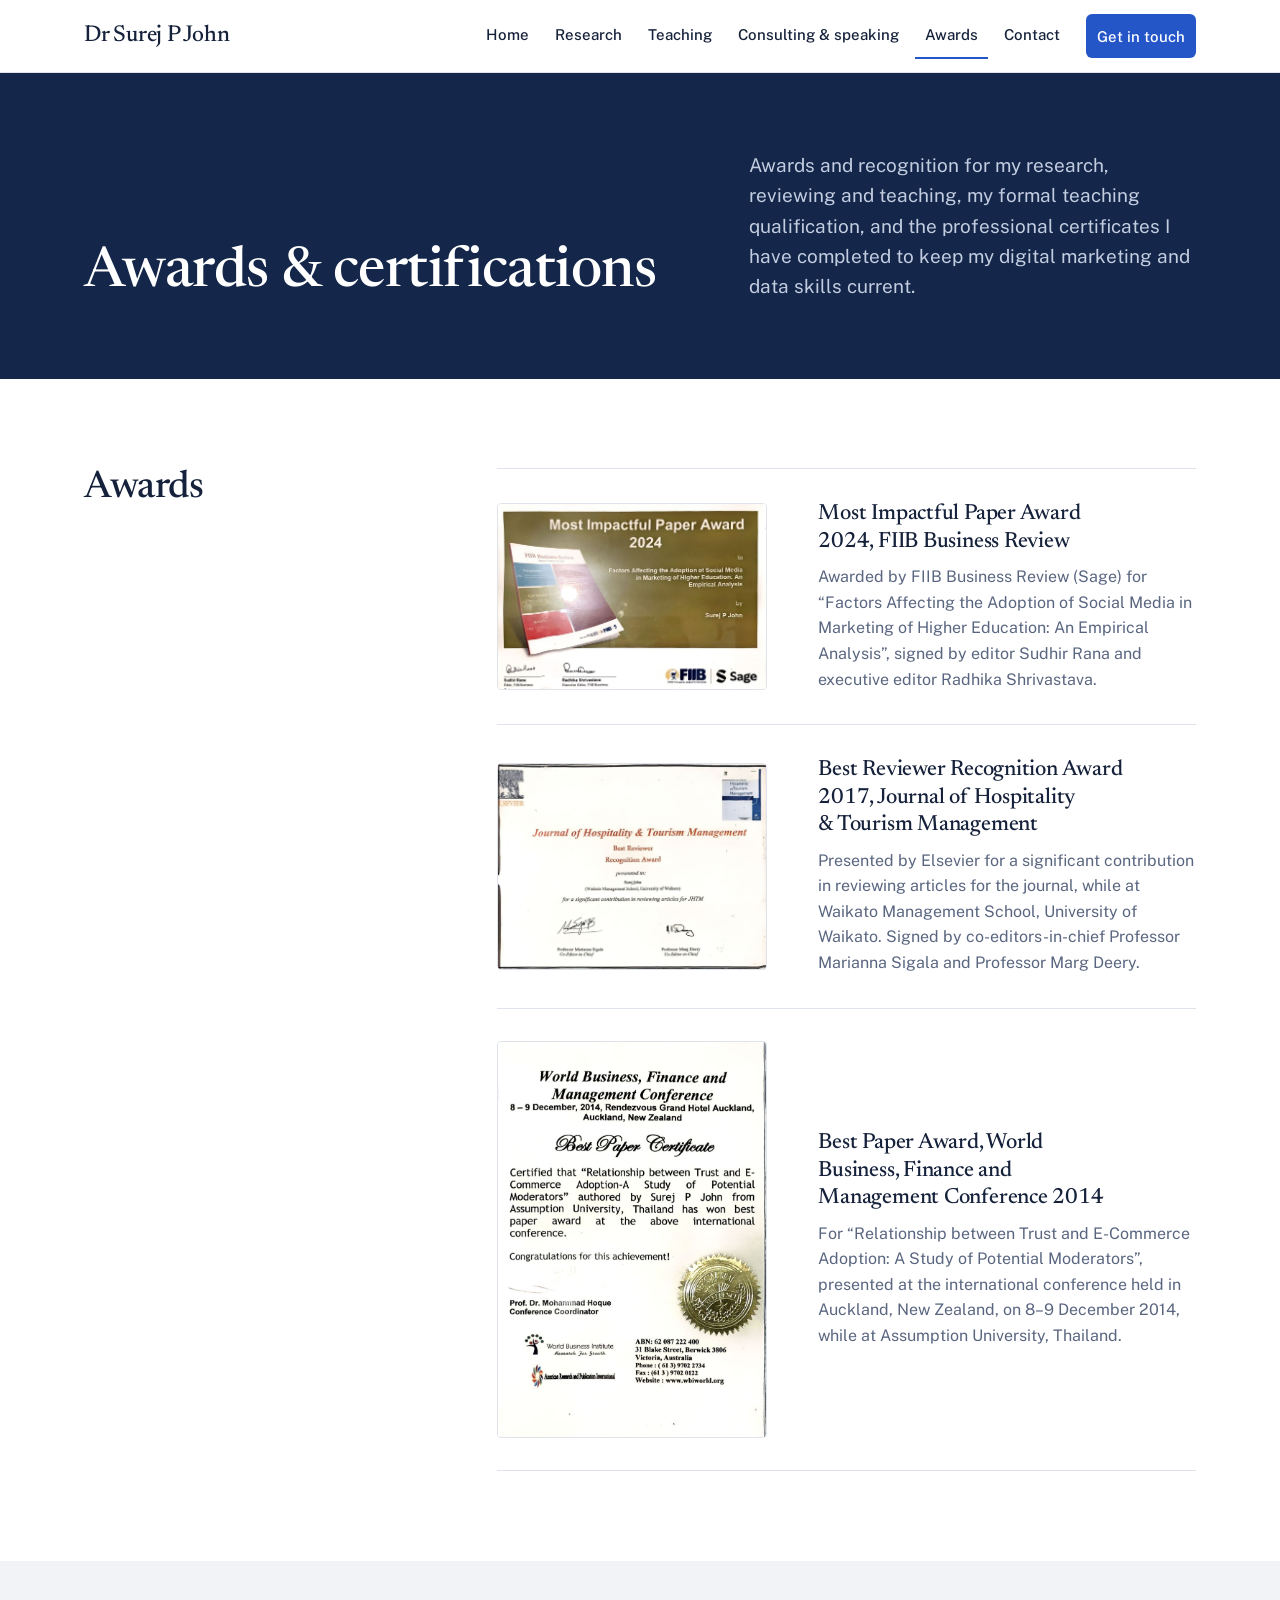
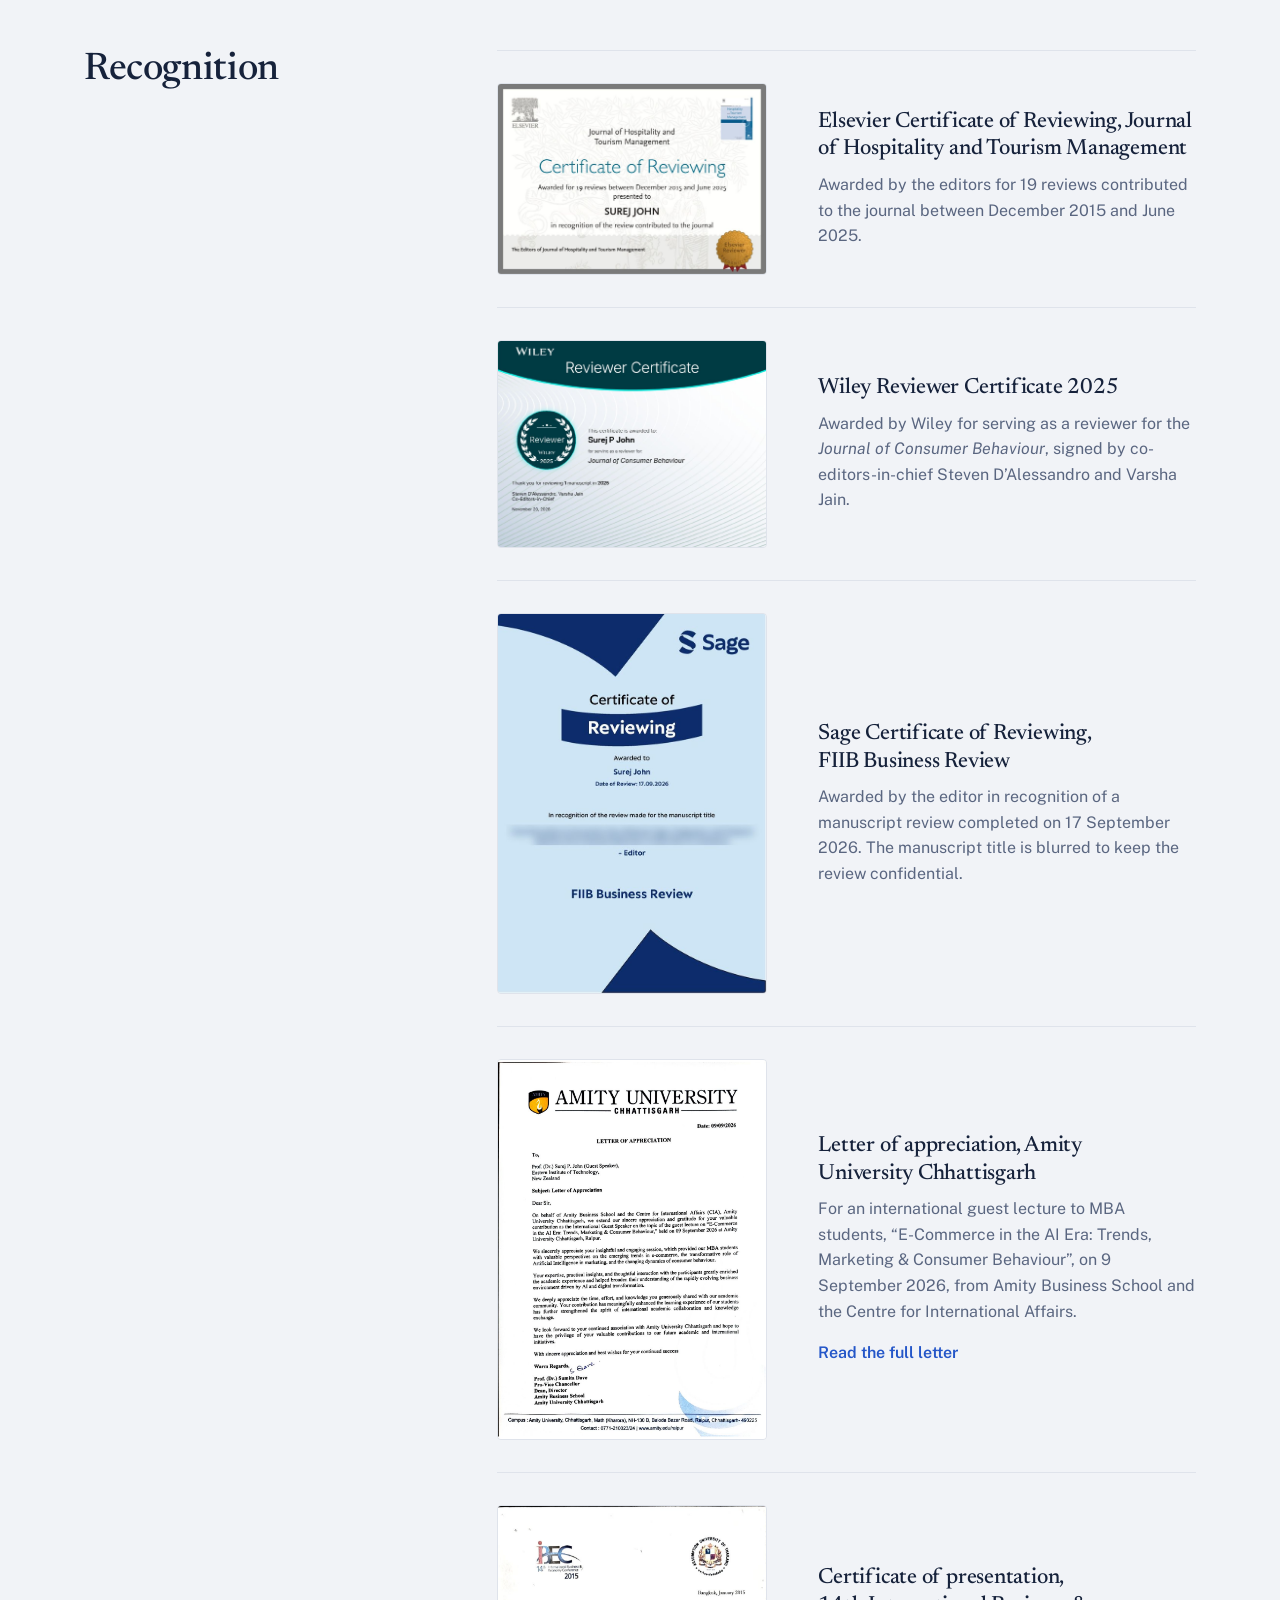
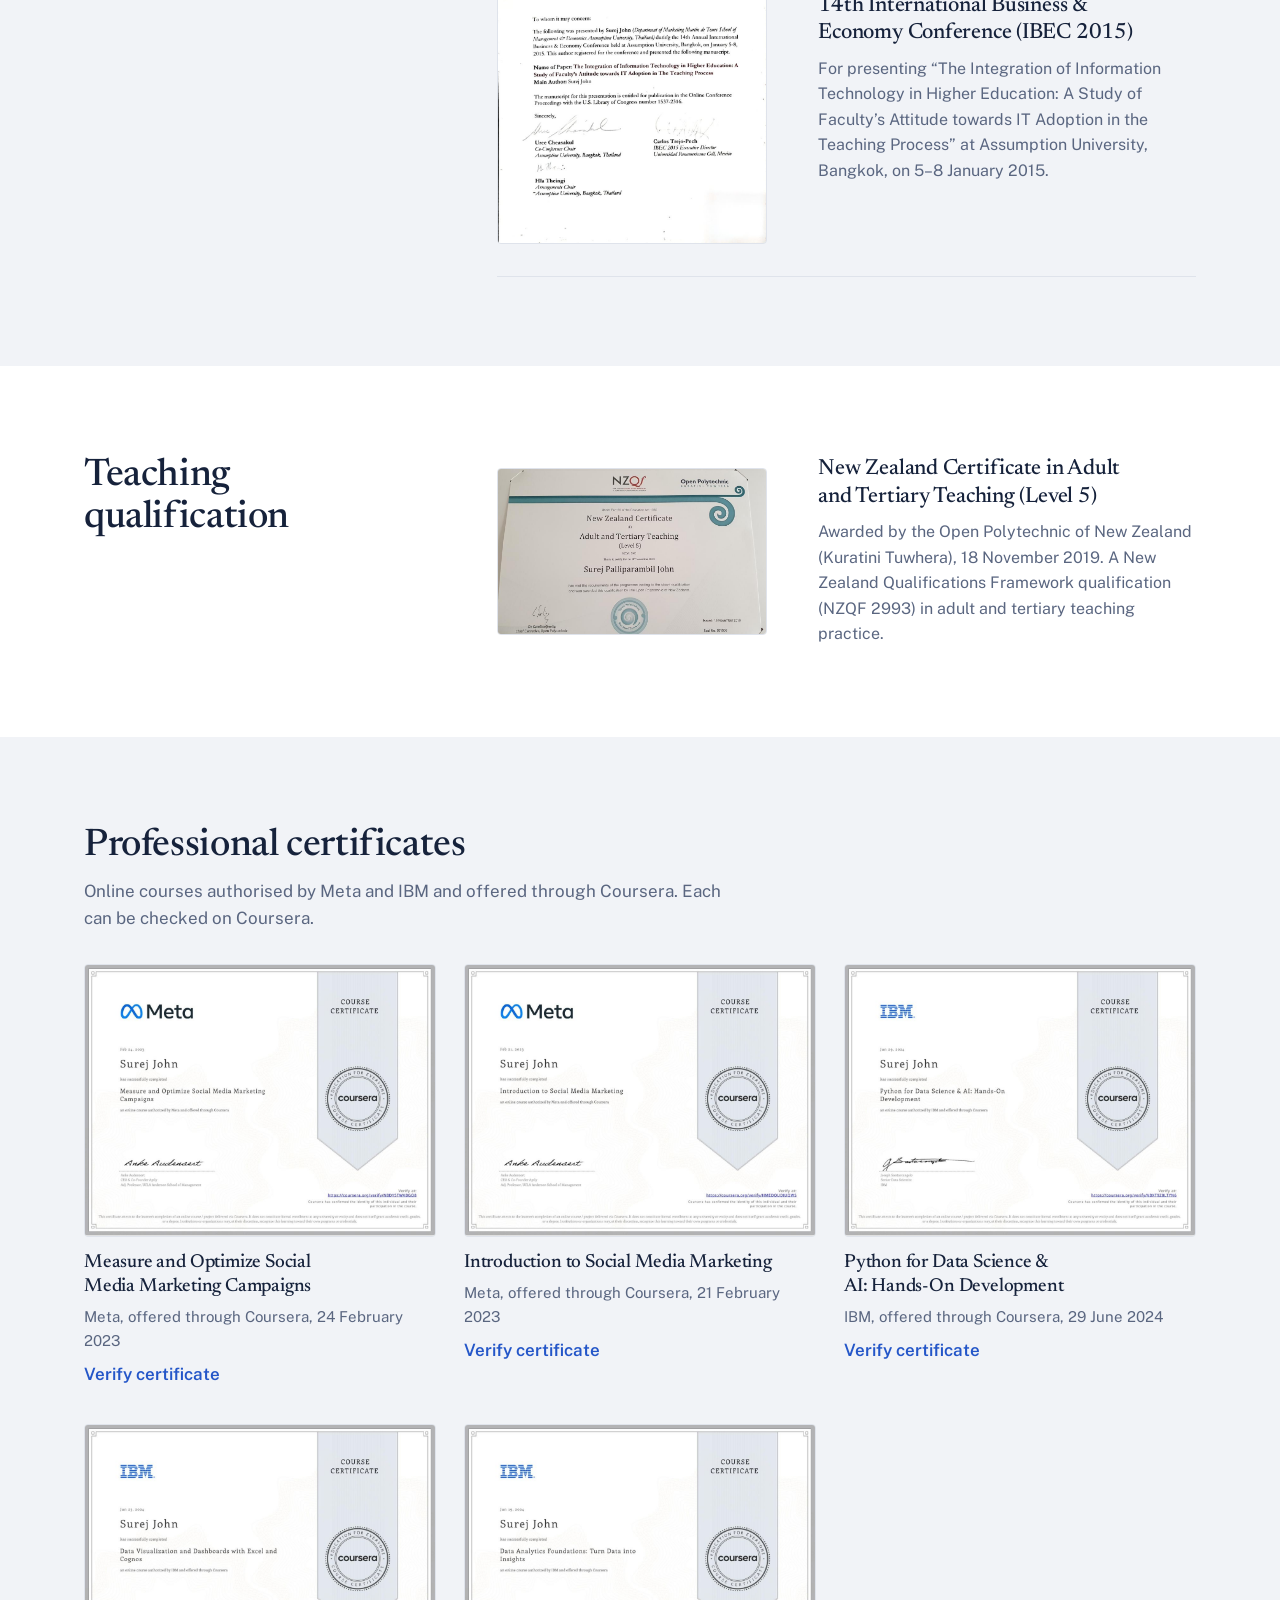
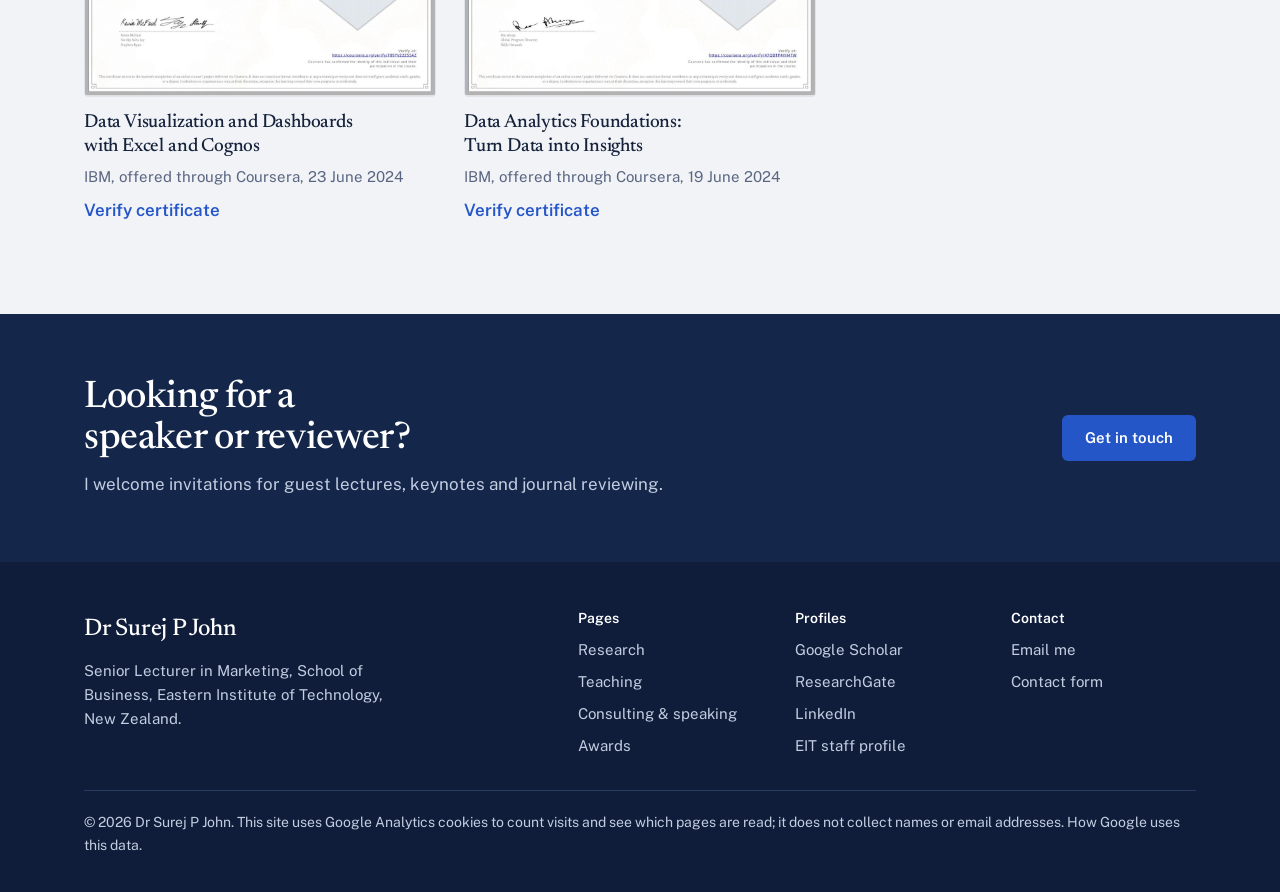
==== awards.html @ bc5ded19 "Add Google Analytics 4 (G-HY0EFH1K6Y) and privacy note Co-Authored-By: Claude Opus 5.5 <noreply@anth" ====
<!DOCTYPE html>
<html lang="en-NZ">
<head>
<meta charset="utf-8">
<meta name="viewport" content="width=device-width, initial-scale=1">
<title>Awards &amp; Certifications | Dr Surej P John</title>
<meta name="description" content="Awards, recognition and certifications of Dr Surej P John: Wiley reviewer recognition, international guest lecture appreciation, the New Zealand Certificate in Adult and Tertiary Teaching, and professional certificates from Meta and IBM.">
<meta property="og:title" content="Awards &amp; Certifications | Dr Surej P John">
<meta property="og:description" content="Awards, recognition and certifications of Dr Surej P John: Wiley reviewer recognition, international guest lecture appreciation, the New Zealand Certificate in Adult and Tertiary Teaching, and professional certificates from Meta and IBM.">
<meta property="og:image" content="img/portrait.jpg">
<link rel="stylesheet" href="css/site.css?v=202611241507">
<script async src="https://www.googletagmanager.com/gtag/js?id=G-HY0EFH1K6Y"></script>
<script>window.dataLayer=window.dataLayer||[];function gtag(){dataLayer.push(arguments);}gtag('js',new Date());gtag('config','G-HY0EFH1K6Y');</script>
</head>
<body>
<a class="skip" href="#main">Skip to content</a>
<header class="top"><div class="wrap">
<a class="name" href="index.html">Dr Surej P John</a>
<button class="mtoggle" type="button" aria-expanded="false" aria-controls="menu">Menu</button>
<nav class="menu" id="menu" aria-label="Main"><a href="index.html">Home</a><a href="research.html">Research</a><a href="teaching.html">Teaching</a><a href="consulting.html">Consulting &amp; speaking</a><a href="awards.html" aria-current="page">Awards</a><a href="contact.html">Contact</a><a class="btn btn-solid" href="contact.html">Get in touch</a></nav>
</div></header>
<main id="main">
<section class="phead"><div class="wrap"><h1>Awards &amp; certifications</h1><p>Awards and recognition for my research, reviewing and teaching, my formal teaching qualification, and the professional certificates I have completed to keep my digital marketing and data skills current.</p></div></section>
<section class="sec"><div class="wrap split">
<header><h2>Awards</h2></header>
<div>
<div class="award"><a class="doc" href="img/certs/fiib-most-impactful-paper-2024.jpg" target="_blank" rel="noopener"><img src="img/certs/fiib-most-impactful-paper-2024.jpg" width="1100" height="758" loading="lazy" decoding="async" alt="Most Impactful Paper Award 2024 certificate from FIIB Business Review and Sage"></a><div><h3>Most Impactful Paper Award 2024, FIIB Business Review</h3><p>Awarded by FIIB Business Review (Sage) for &ldquo;Factors Affecting the Adoption of Social Media in Marketing of Higher Education: An Empirical Analysis&rdquo;, signed by editor Sudhir Rana and executive editor Radhika Shrivastava.</p></div></div>
<div class="award"><a class="doc" href="img/certs/jhtm-best-reviewer-award.jpg" target="_blank" rel="noopener"><img src="img/certs/jhtm-best-reviewer-award.jpg" width="1100" height="843" loading="lazy" decoding="async" alt="Best Reviewer Recognition Award 2017 from the Journal of Hospitality and Tourism Management"></a><div><h3>Best Reviewer Recognition Award 2017, Journal of Hospitality &amp; Tourism Management</h3><p>Presented by Elsevier for a significant contribution in reviewing articles for the journal, while at Waikato Management School, University of Waikato. Signed by co-editors-in-chief Professor Marianna Sigala and Professor Marg Deery.</p></div></div>
<div class="award"><a class="doc" href="img/certs/best-paper-wbfmc-2014.jpg" target="_blank" rel="noopener"><img src="img/certs/best-paper-wbfmc-2014.jpg" width="745" height="1100" loading="lazy" decoding="async" alt="Best Paper Certificate from the World Business, Finance and Management Conference 2014"></a><div><h3>Best Paper Award, World Business, Finance and Management Conference 2014</h3><p>For &ldquo;Relationship between Trust and E-Commerce Adoption: A Study of Potential Moderators&rdquo;, presented at the international conference held in Auckland, New Zealand, on 8&ndash;9 December 2014, while at Assumption University, Thailand.</p></div></div>
</div>
</div></section>

<section class="sec mist"><div class="wrap split">
<header><h2>Recognition</h2></header>
<div>
<div class="award"><a class="doc" href="img/certs/elsevier-jhtm-reviewer.jpg" target="_blank" rel="noopener"><img src="img/certs/elsevier-jhtm-reviewer.jpg" width="1100" height="778" loading="lazy" decoding="async" alt="Elsevier Certificate of Reviewing from the Journal of Hospitality and Tourism Management"></a><div><h3>Elsevier Certificate of Reviewing, Journal of Hospitality and Tourism Management</h3><p>Awarded by the editors for 19 reviews contributed to the journal between December 2015 and June 2025.</p></div></div>
<div class="award"><a class="doc" href="img/certs/wiley-reviewer-2025.jpg" target="_blank" rel="noopener"><img src="img/certs/wiley-reviewer-2025.jpg" width="1100" height="850" loading="lazy" decoding="async" alt="Wiley Reviewer Certificate 2025 for the Journal of Consumer Behaviour"></a><div><h3>Wiley Reviewer Certificate 2025</h3><p>Awarded by Wiley for serving as a reviewer for the <i>Journal of Consumer Behaviour</i>, signed by co-editors-in-chief Steven D&rsquo;Alessandro and Varsha Jain.</p></div></div>
<div class="award"><a class="doc" href="img/certs/sage-fiib-reviewer-2026.jpg" target="_blank" rel="noopener"><img src="img/certs/sage-fiib-reviewer-2026.jpg" width="707" height="1000" loading="lazy" decoding="async" alt="Sage Certificate of Reviewing from FIIB Business Review"></a><div><h3>Sage Certificate of Reviewing, FIIB Business Review</h3><p>Awarded by the editor in recognition of a manuscript review completed on 17 September 2026. The manuscript title is blurred to keep the review confidential.</p></div></div>
<div class="award" id="amity-letter"><a class="doc" href="img/certs/amity-letter-of-appreciation.jpg" target="_blank" rel="noopener"><img src="img/certs/amity-letter-of-appreciation.jpg" width="1000" height="1414" loading="lazy" decoding="async" alt="Letter of appreciation from Amity University Chhattisgarh"></a><div><h3>Letter of appreciation, Amity University Chhattisgarh</h3><p>For an international guest lecture to MBA students, &ldquo;E-Commerce in the AI Era: Trends, Marketing &amp; Consumer Behaviour&rdquo;, on 9 September 2026, from Amity Business School and the Centre for International Affairs.</p><p style="margin-top:12px"><a class="tlink" href="img/certs/amity-letter-of-appreciation.jpg" target="_blank" rel="noopener">Read the full letter</a></p></div></div>
<div class="award"><a class="doc" href="img/certs/ibec-2015-presentation.jpg" target="_blank" rel="noopener"><img src="img/certs/ibec-2015-presentation.jpg" width="874" height="1100" loading="lazy" decoding="async" alt="Certificate of presentation from the 14th International Business and Economy Conference 2015"></a><div><h3>Certificate of presentation, 14th International Business &amp; Economy Conference (IBEC 2015)</h3><p>For presenting &ldquo;The Integration of Information Technology in Higher Education: A Study of Faculty&rsquo;s Attitude towards IT Adoption in the Teaching Process&rdquo; at Assumption University, Bangkok, on 5&ndash;8 January 2015.</p></div></div>
</div>
</div></section>

<section class="sec"><div class="wrap split">
<header><h2>Teaching qualification</h2></header>
<div class="award" style="border:0;padding:0"><a class="doc" href="img/certs/nz-certificate-adult-tertiary-teaching.jpg" target="_blank" rel="noopener"><img src="img/certs/nz-certificate-adult-tertiary-teaching.jpg" width="1024" height="634" loading="lazy" decoding="async" alt="New Zealand Certificate in Adult and Tertiary Teaching (Level 5) awarded by the Open Polytechnic of New Zealand"></a><div><h3>New Zealand Certificate in Adult and Tertiary Teaching (Level 5)</h3><p>Awarded by the Open Polytechnic of New Zealand (Kuratini Tuwhera), 18 November 2019. A New Zealand Qualifications Framework qualification (NZQF 2993) in adult and tertiary teaching practice.</p></div></div>
</div></section>

<section class="sec mist"><div class="wrap">
<h2 style="margin-bottom:10px">Professional certificates</h2>
<p class="muted" style="margin-bottom:32px">Online courses authorised by Meta and IBM and offered through Coursera. Each can be checked on Coursera.</p>
<div class="certs"><div><a class="doc" href="img/certs/meta-measure-optimize-social-media.jpg" target="_blank" rel="noopener"><img src="img/certs/meta-measure-optimize-social-media.jpg" width="1100" height="852" loading="lazy" decoding="async" alt="Course certificate: Measure and Optimize Social Media Marketing Campaigns"></a><h3>Measure and Optimize Social Media Marketing Campaigns</h3><p>Meta, offered through Coursera, 24 February 2023</p><a class="tlink" href="https://coursera.org/verify/N8DY5TWVBGQ8" target="_blank" rel="noopener">Verify certificate</a></div><div><a class="doc" href="img/certs/meta-intro-social-media-marketing.jpg" target="_blank" rel="noopener"><img src="img/certs/meta-intro-social-media-marketing.jpg" width="1100" height="852" loading="lazy" decoding="async" alt="Course certificate: Introduction to Social Media Marketing"></a><h3>Introduction to Social Media Marketing</h3><p>Meta, offered through Coursera, 21 February 2023</p><a class="tlink" href="https://coursera.org/verify/HMEDQUDJUQWS" target="_blank" rel="noopener">Verify certificate</a></div><div><a class="doc" href="img/certs/ibm-python-data-science-ai.jpg" target="_blank" rel="noopener"><img src="img/certs/ibm-python-data-science-ai.jpg" width="1100" height="852" loading="lazy" decoding="async" alt="Course certificate: Python for Data Science and AI: Hands-On Development"></a><h3>Python for Data Science &amp; AI: Hands-On Development</h3><p>IBM, offered through Coursera, 29 June 2024</p><a class="tlink" href="https://coursera.org/verify/VBXT9Z8LTYN6" target="_blank" rel="noopener">Verify certificate</a></div><div><a class="doc" href="img/certs/ibm-data-visualization-dashboards.jpg" target="_blank" rel="noopener"><img src="img/certs/ibm-data-visualization-dashboards.jpg" width="1100" height="852" loading="lazy" decoding="async" alt="Course certificate: Data Visualization and Dashboards with Excel and Cognos"></a><h3>Data Visualization and Dashboards with Excel and Cognos</h3><p>IBM, offered through Coursera, 23 June 2024</p><a class="tlink" href="https://coursera.org/verify/F89YVZ2ZS5AZ" target="_blank" rel="noopener">Verify certificate</a></div><div><a class="doc" href="img/certs/ibm-data-analytics-foundations.jpg" target="_blank" rel="noopener"><img src="img/certs/ibm-data-analytics-foundations.jpg" width="1100" height="852" loading="lazy" decoding="async" alt="Course certificate: Data Analytics Foundations: Turn Data into Insights"></a><h3>Data Analytics Foundations: Turn Data into Insights</h3><p>IBM, offered through Coursera, 19 June 2024</p><a class="tlink" href="https://coursera.org/verify/47QDTP4YH4TW" target="_blank" rel="noopener">Verify certificate</a></div></div>
</div></section>
<section class="sec navy tight"><div class="wrap close"><div><h2>Looking for a speaker or reviewer?</h2><p style="margin-top:10px">I welcome invitations for guest lectures, keynotes and journal reviewing.</p></div><a class="btn btn-solid" href="contact.html#industry">Get in touch</a></div></section>
</main>
<footer class="foot"><div class="wrap">
<div class="brand"><a class="name" href="index.html">Dr Surej P John</a><p style="margin-top:10px;max-width:34ch">Senior Lecturer in Marketing, School of Business, Eastern Institute of Technology, New Zealand.</p></div>
<div><h4>Pages</h4><ul><li><a href="research.html">Research</a></li><li><a href="teaching.html">Teaching</a></li><li><a href="consulting.html">Consulting &amp; speaking</a></li><li><a href="awards.html">Awards</a></li></ul></div>
<div><h4>Profiles</h4><ul><li><a href="https://scholar.google.com/citations?user=oiIQG0sAAAAJ&amp;hl=en" target="_blank" rel="me noopener">Google Scholar</a></li><li><a href="https://www.researchgate.net/profile/Surej-John" target="_blank" rel="me noopener">ResearchGate</a></li><li><a href="https://www.linkedin.com/in/surej-p-john-48a13570/" target="_blank" rel="me noopener">LinkedIn</a></li><li><a href="https://www.eit.ac.nz/staff/dr-surej-p-john/" target="_blank" rel="noopener">EIT staff profile</a></li></ul></div>
<div><h4>Contact</h4><ul><li><a href="mailto:spjohn@eit.ac.nz">Email me</a></li><li><a href="contact.html">Contact form</a></li></ul></div>
<p class="base">&copy; 2026 Dr Surej P John. This site uses Google Analytics cookies to count visits and see which pages are read; it does not collect names or email addresses. <a href="https://policies.google.com/technologies/partner-sites" target="_blank" rel="noopener">How Google uses this data</a>.</p>
</div></footer>
<script src="js/site.js?v=202611241507"></script>
</body>
</html>
---- css/site.css ----
/* VOICE   formal and warm: a scholar who teaches. Photography of real classes carries the warmth; type carries the authority
   IDEA    a faculty profile page from a good university press: big photography, a serif name, CV-style sections
   PICTURE edge-to-edge split hero with a real classroom photo; publication timeline as the one data graphic
   COLOUR  white paper, deep ink navy fields, mist bands, one clear blue for links and actions
   TYPE    Newsreader (display serif) + Public Sans (text and interface)
   LAYOUT  sections use a left title column and right content column; phones stack title, picture, content */
@import url('https://fonts.googleapis.com/css2?family=Newsreader:opsz,wght@6..72,400;6..72,500;6..72,600&family=Public+Sans:wght@400;500;600&display=swap');

:root{color-scheme:light dark;
--paper:light-dark(#ffffff,#0d1525);
--ink:light-dark(#16223b,#e6ebf3);
--muted:light-dark(#5a6680,#a6b1c6);
--mist:light-dark(#f1f3f7,#131d31);
--line:light-dark(#dfe3eb,#26324a);
--navy:#14264a;
--navy-2:#1d3561;
--on-navy:#ffffff;
--on-navy-muted:#c3cde0;
--blue:light-dark(#2456c8,#7ea3f2);
--blue-solid:#2456c8;
--th-social:#2f62d6;--th-cx:#0f8076;--th-ai:#7a52c4;--th-cb:#c07a12;
--serif:"Newsreader",Georgia,"Times New Roman",serif;
--sans:"Public Sans",system-ui,-apple-system,"Segoe UI",sans-serif;
--gut:max(5vw,20px)}
:root[data-theme=light]{color-scheme:light}
:root[data-theme=dark]{color-scheme:dark}
*{box-sizing:border-box;min-width:0}
html{scroll-padding-top:88px;-webkit-text-size-adjust:100%}
body{margin:0;background:var(--paper);color:var(--ink);font:17px/1.6 var(--sans);overflow-x:clip}
img{max-width:100%;height:auto;display:block}
a{color:var(--blue);text-underline-offset:3px;text-decoration-thickness:1px}
a:hover{text-decoration-thickness:2px}
h1,h2,h3{font-family:var(--serif);font-weight:500;color:inherit;margin:0;text-wrap:balance;letter-spacing:-.01em}
h1{font-size:clamp(40px,5.6vw,64px);line-height:1.02}
h2{font-size:clamp(28px,3.2vw,38px);line-height:1.1}
h3{font-size:22px;line-height:1.25}
p{margin:0 0 1em;max-width:66ch}
p:last-child{margin-bottom:0}
.wrap{max-width:1240px;margin:0 auto;padding-inline:var(--gut)}
.sec{padding-block:clamp(56px,7vw,104px)}
.sec.mist{background:var(--mist)}
.sec.navy{background:var(--navy);color:var(--on-navy)}
.sec.navy p{color:var(--on-navy-muted)}
.sec.tight{padding-block:clamp(40px,5vw,64px)}
.lead{font-size:20px;line-height:1.55;color:var(--muted)}
.muted{color:var(--muted)}
.small{font-size:15px;color:var(--muted)}
.skip{position:absolute;left:-999px;top:8px;background:var(--blue-solid);color:#fff;padding:10px 14px;border-radius:6px;z-index:50}
.skip:focus{left:12px}
:focus-visible{outline:3px solid var(--blue);outline-offset:3px}

/* header */
.top{position:sticky;top:0;z-index:30;background:var(--paper);border-bottom:1px solid var(--line)}
.top .wrap{display:flex;align-items:center;gap:24px;min-height:72px}
.name{font-family:var(--serif);font-size:23px;font-weight:500;color:var(--ink);text-decoration:none;white-space:nowrap;letter-spacing:-.01em}
.name:hover{color:var(--blue)}
.menu{margin-left:auto;display:flex;align-items:center;gap:6px}
.menu a{color:var(--ink);text-decoration:none;font-size:15px;font-weight:500;padding:10px 10px;min-height:44px;display:inline-flex;align-items:center;border-bottom:2px solid transparent}
.menu a:hover{color:var(--blue)}
.menu a[aria-current=page]{border-bottom-color:var(--blue)}
.menu .btn{margin-left:10px;border-bottom:0}
.mtoggle{display:none}
.btn{display:inline-flex;align-items:center;justify-content:center;min-height:46px;padding:11px 22px;border-radius:6px;font:600 15px var(--sans);text-decoration:none;border:1.5px solid transparent;cursor:pointer;white-space:nowrap}
.btn-solid{background:var(--blue-solid);color:#fff}
.btn-solid:hover{background:#1b46a8;color:#fff}
.menu .btn-solid,.menu .btn-solid:hover{color:#fff}
.btn-ghost{border-color:currentColor;color:var(--ink);background:transparent}
.btn-ghost:hover{color:var(--blue)}
.navy .btn-ghost,.hero .btn-ghost{color:#fff;border-color:#5b6f98}
.navy .btn-ghost:hover,.hero .btn-ghost:hover{border-color:#fff;color:#fff}
.hero .tlink{color:#fff;padding:12px 6px}
.actions{display:flex;flex-wrap:wrap;gap:12px;align-items:center}
.tlink{font-weight:600;text-decoration:none;color:var(--blue)}
.tlink:hover{text-decoration:underline}

/* home hero: navy text panel + photo to the edge */
.hero{display:grid;grid-template-columns:minmax(0,5fr) minmax(0,6fr);background:var(--navy);color:#fff;min-height:min(640px,80svh)}
.hero-text{padding:clamp(48px,6vw,96px) clamp(28px,4vw,64px) clamp(48px,6vw,88px) max(var(--gut),calc((100vw - 1240px)/2 + var(--gut)));display:flex;flex-direction:column;justify-content:center}
.hero h1{color:#fff;margin-bottom:18px;white-space:nowrap;font-size:clamp(32px,4.4vw,56px)}
.hero .role{font-size:18px;color:#dbe3f2;margin-bottom:22px;max-width:34ch}
.hero .intro{color:var(--on-navy-muted);font-size:18px;margin-bottom:30px;max-width:44ch}
.hero-photo{position:relative;min-height:320px}
.hero-photo img{position:absolute;inset:0;width:100%;height:100%;object-fit:cover;object-position:50% 40%}
.hero-photo figcaption{position:absolute;left:16px;bottom:14px;font-size:13px;color:#fff;background:rgba(10,20,40,.62);padding:5px 10px;border-radius:4px}

/* page headers */
.phead{background:var(--navy);color:#fff}
.phead .wrap{padding-block:clamp(48px,6vw,84px);display:grid;grid-template-columns:minmax(0,7fr) minmax(0,5fr);gap:40px;align-items:end}
.phead h1{font-size:clamp(38px,5vw,56px)}
.phead p{color:var(--on-navy-muted);font-size:19px;margin:0}
.phead.photo{position:relative;overflow:hidden}
.phead.photo>img{position:absolute;inset:0;width:100%;height:100%;object-fit:cover;object-position:50% 35%;opacity:.28}
.phead.photo .wrap{position:relative}

/* split section: title column + content column */
.split{display:grid;grid-template-columns:minmax(0,4fr) minmax(0,8fr);gap:clamp(28px,5vw,80px)}
.split>header h2{margin-bottom:14px}
.split>header p{color:var(--muted);font-size:16px}
.navy .split>header p{color:var(--on-navy-muted)}
@media(min-width:901px){.split>header{position:sticky;top:104px;align-self:start}}

/* about on home */
.about{display:grid;grid-template-columns:minmax(0,4fr) minmax(0,7fr);gap:clamp(32px,5vw,80px);align-items:center}
.about img{width:100%;aspect-ratio:4/5;object-fit:cover;border-radius:4px}
.about h2{margin-bottom:18px}
.creds{display:grid;grid-template-columns:repeat(2,minmax(0,1fr));gap:24px 40px;margin-top:28px}
.cr{border-top:2px solid var(--ink);padding-top:10px}
.cr+.cr{margin-top:24px}
.cr b{display:block;font-family:var(--serif);font-weight:500;font-size:21px;color:var(--ink);line-height:1.2;margin-bottom:6px}
.jlist{list-style:none;padding:0;margin:0}
.jlist li{font-size:15px;color:var(--muted);padding:5px 0;border-top:1px solid var(--line)}
.jlist li:first-child{border-top:0}
.rows .jlist{grid-column:auto}

/* now list */
.now{list-style:none;padding:0;margin:0}
.now li{display:grid;grid-template-columns:120px minmax(0,1fr);gap:20px;padding:18px 0;border-top:1px solid var(--line)}
.now li:last-child{border-bottom:1px solid var(--line)}
.now .when{font-weight:600;font-size:15px;color:var(--muted);white-space:nowrap}
.now b{font-weight:600}

/* publication timeline */
.tline{margin-top:8px}
.tl-cols{display:grid;grid-auto-flow:column;grid-auto-columns:minmax(0,1fr);gap:6px;align-items:end;height:190px;border-bottom:1px solid var(--ink)}
.tl-col{display:flex;flex-direction:column-reverse;align-items:center;gap:4px;padding-bottom:4px}
.tl-col button{all:unset;display:block;width:min(100%,22px);aspect-ratio:1;border-radius:3px;cursor:pointer;background:var(--c)}
.tl-col button:hover,.tl-col button:focus-visible,.tl-col button.on{outline:2px solid var(--ink);outline-offset:1px}
.tl-years{display:grid;grid-auto-flow:column;grid-auto-columns:minmax(0,1fr);gap:6px;margin-top:8px;font-size:13px;color:var(--muted);text-align:center;font-variant-numeric:tabular-nums}
.tl-cap{min-height:3.2em;margin-top:16px;font-size:16px;color:var(--muted)}
.tl-cap b{color:var(--ink);font-weight:600}
.legend{display:flex;flex-wrap:wrap;gap:10px 22px;margin-top:18px;font-size:15px}
.legend span{display:inline-flex;align-items:center;gap:8px}
.sq{display:inline-block;width:12px;height:12px;border-radius:2px;background:var(--c);flex:none}
@media (prefers-reduced-motion:no-preference){.tline.play .tl-col button{animation:rise .5s cubic-bezier(.2,.8,.2,1) backwards}}
@keyframes rise{from{opacity:0;transform:translateY(16px)}}

/* themes list */
.themes{list-style:none;padding:0;margin:0;display:grid;grid-template-columns:repeat(2,minmax(0,1fr));gap:0 48px}
.themes li{padding:22px 0;border-top:1px solid var(--line)}
.themes h3{display:flex;align-items:baseline;gap:10px;font-size:21px;margin-bottom:6px}
.themes h3 .sq{transform:translateY(-2px)}
.themes .n{display:block;margin-top:8px;font-size:14px;font-weight:600;color:var(--ink)}
.themes p{font-size:16px;color:var(--muted)}

/* bibliography */
.bib{list-style:none;padding:0;margin:0}
.bib li{padding:20px 0;border-top:1px solid var(--line)}
.bib .t{font-family:var(--serif);font-size:20px;line-height:1.3;display:block;color:var(--ink)}
.bib .m{display:block;font-size:15px;color:var(--muted);margin-top:6px}
.bib .tag{display:inline-flex;align-items:center;gap:7px;font-size:14px;color:var(--muted);margin-top:8px}
.bib a{overflow-wrap:anywhere}
.yr{display:grid;grid-template-columns:96px minmax(0,1fr);gap:24px;border-top:2px solid var(--ink);padding-top:14px;margin-top:28px}
.yr>h3{font-family:var(--sans);font-weight:600;font-size:18px;font-variant-numeric:tabular-nums}
.yr .bib li:first-child{border-top:0;padding-top:0}
.tools{display:flex;flex-wrap:wrap;gap:12px 20px;align-items:end;margin-bottom:8px}
.search{width:min(100%,340px);min-height:46px;padding:10px 14px;font:16px var(--sans);border:1.5px solid var(--line);border-radius:6px;background:var(--paper);color:var(--ink)}
.chips{display:flex;flex-wrap:wrap;gap:8px}
.chip{min-height:44px;padding:8px 14px;border-radius:6px;border:1.5px solid var(--line);background:var(--paper);color:var(--ink);font:500 15px var(--sans);cursor:pointer;display:inline-flex;align-items:center;gap:8px}
.chip[aria-pressed=true]{border-color:var(--ink);background:var(--ink);color:var(--paper)}
.empty{padding:28px 0;color:var(--muted)}

/* columns of text separated by rules */
.cols{display:grid;grid-template-columns:repeat(3,minmax(0,1fr));gap:40px}
.cols>div{border-top:2px solid currentColor;padding-top:16px;display:flex;flex-direction:column}
.cols h3{margin-bottom:10px}
.cols p{font-size:16px;color:var(--muted)}
.navy .cols p{color:var(--on-navy-muted)}
.cols .tlink{display:inline-block;margin-top:auto;padding-top:14px}
.navy .tlink{color:#fff}
.rows{list-style:none;padding:0;margin:0}
.rows>li{display:grid;grid-template-columns:minmax(0,5fr) minmax(0,7fr);gap:24px;padding:18px 0;border-top:1px solid var(--line)}
.rows>li:last-child{border-bottom:1px solid var(--line)}
.rows h3{font-size:20px}
.rows p{font-size:16px;color:var(--muted)}
.rows.one>li{grid-template-columns:minmax(0,1fr);gap:4px}
.when-list>li{grid-template-columns:130px minmax(0,1fr)}
.when-list .when{font-weight:600;color:var(--muted);font-size:15px;white-space:nowrap}

.talkimg{display:block;max-width:520px;margin-top:16px;border:1px solid var(--line);border-radius:4px;overflow:hidden}

/* statement */
.statement{font-family:var(--serif);font-size:clamp(26px,3vw,36px);line-height:1.25;max-width:26ch;margin:0 0 28px;color:var(--ink)}
.navy .statement{color:#fff}

/* grant */
.grant{display:grid;grid-template-columns:auto minmax(0,1fr);gap:28px;align-items:start;padding:24px 0;border-top:2px solid var(--ink);border-bottom:1px solid var(--line)}
.grant .amt{font-family:var(--serif);font-size:34px;line-height:1;white-space:nowrap}

/* evaluations */
.evals{display:grid;grid-template-columns:repeat(2,minmax(0,1fr));gap:48px}
.evals h3{margin-bottom:4px}
.evl{list-style:none;padding:0;margin:18px 0}
.evl li{display:grid;grid-template-columns:minmax(0,1.25fr) minmax(0,1fr) auto;gap:12px;align-items:center;padding:7px 0;font-size:15px}
.eb{display:flex;height:12px;border-radius:2px;overflow:hidden;background:var(--line)}
.eb i{display:block;height:100%;background:var(--navy)}
.eb i.a{background:#8ea7d9}
:root[data-theme=dark] .eb i:not(.a){background:#6f93e0}
@media(prefers-color-scheme:dark){:root:not([data-theme=light]) .eb i:not(.a){background:#6f93e0}}
.ev-n{font-weight:600;font-variant-numeric:tabular-nums}
.key{display:flex;flex-wrap:wrap;gap:8px 20px;font-size:14px;color:var(--muted);margin-top:4px}
.key span{display:inline-flex;align-items:center;gap:7px}
blockquote{margin:18px 0 0;font-family:var(--serif);font-size:19px;line-height:1.45;color:var(--ink);padding-left:18px;border-left:2px solid var(--blue)}

/* gallery: one wide photo, then pairs */
.gal{display:grid;grid-template-columns:repeat(2,minmax(0,1fr));gap:24px 16px}
.gal figure{margin:0}
.gal figure:first-child{grid-column:1/-1}
.gal a{display:block;overflow:hidden;border-radius:4px;background:var(--line)}
.gal img{width:100%;aspect-ratio:3/2;object-fit:cover;object-position:50% 45%}
.gal figure:first-child img{aspect-ratio:16/7}
.gal.three{grid-template-columns:repeat(3,minmax(0,1fr))}
.gal figcaption{font-size:14px;color:var(--muted);margin-top:8px;line-height:1.4}
.sketch{width:132px;aspect-ratio:4/5;object-fit:cover;border-radius:4px;margin-bottom:20px;background:#fff}

/* awards */
.award .doc img{max-height:420px;width:auto;max-width:100%;margin-inline:auto}
.award{display:grid;grid-template-columns:minmax(0,5fr) minmax(0,7fr);gap:clamp(24px,4vw,56px);align-items:center;padding:32px 0;border-top:1px solid var(--line)}
.award:last-child{border-bottom:1px solid var(--line)}
.award h3{margin-bottom:8px}
.award p{color:var(--muted);font-size:16px}
.doc{display:block;border:1px solid var(--line);border-radius:4px;overflow:hidden;background:#fff}
.doc img{width:100%}
.doc.crop img{aspect-ratio:4/3;object-fit:cover;object-position:top}
.certs{display:grid;grid-template-columns:repeat(3,minmax(0,1fr));gap:36px 28px}
.certs h3{font-size:19px;margin:14px 0 6px}
.certs p{font-size:15px;color:var(--muted);margin-bottom:8px}

/* contact */
.contact{display:grid;grid-template-columns:minmax(0,7fr) minmax(0,5fr);gap:clamp(28px,5vw,72px);align-items:start}
.form{display:grid;gap:18px}
.form label{display:block;font-weight:600;font-size:15px;margin-bottom:6px}
.form input,.form select,.form textarea{width:100%;min-height:48px;padding:11px 14px;font:16px var(--sans);border:1.5px solid var(--line);border-radius:6px;background:var(--paper);color:var(--ink)}
.form textarea{min-height:160px;resize:vertical}
.form input:focus,.form select:focus,.form textarea:focus{border-color:var(--blue)}
.two{display:grid;grid-template-columns:repeat(2,minmax(0,1fr));gap:18px}
.err{display:none;color:#b42318;font-size:14px;margin-top:5px}
.bad .err{display:block}
.bad input,.bad textarea{border-color:#b42318}
.done{display:none;border-left:3px solid var(--th-cx);background:var(--mist);padding:18px 20px;border-radius:4px}
.done.show{display:block}
.done pre{white-space:pre-wrap;font:14px/1.5 var(--sans);background:var(--paper);border:1px solid var(--line);border-radius:4px;padding:12px;margin:12px 0;overflow-x:auto}
.card-navy{background:var(--navy);color:#fff;border-radius:6px;padding:32px}
.card-navy h2{font-size:28px;margin-bottom:8px}
.card-navy p{color:var(--on-navy-muted)}
.card-navy dl{margin:20px 0 0}
.card-navy dt{font-size:14px;color:var(--on-navy-muted);margin-top:18px}
.card-navy dd{margin:2px 0 0;font-size:17px}
.card-navy a{color:#fff;font-weight:600;overflow-wrap:anywhere}

/* closing band + footer */
.close{display:flex;flex-wrap:wrap;align-items:center;justify-content:space-between;gap:24px}
.close h2{max-width:20ch;color:#fff}
.foot{background:#0f1d3a;color:var(--on-navy-muted);font-size:15px}
.foot .wrap{padding-block:48px 36px;display:grid;grid-template-columns:minmax(0,5fr) repeat(3,minmax(0,2fr));gap:32px}
.foot .name{color:#fff;font-size:24px}
.foot h4{margin:0 0 12px;font:600 14px var(--sans);color:#fff}
.foot ul{list-style:none;padding:0;margin:0;display:grid;gap:8px}
.foot a{color:var(--on-navy-muted);text-decoration:none}
.foot a:hover{color:#fff;text-decoration:underline}
.foot .base{max-width:none;grid-column:1/-1;border-top:1px solid #2a3b60;padding-top:20px;font-size:14px}

/* responsive */
@media (max-width:1080px){.menu a{padding:10px 7px;font-size:14.5px}}
@media (max-width:960px){
.mtoggle{display:inline-flex;margin-left:auto;align-items:center;gap:8px;min-height:44px;padding:8px 14px;border:1.5px solid var(--line);border-radius:6px;background:var(--paper);color:var(--ink);font:600 15px var(--sans);cursor:pointer}
.menu{display:none;position:absolute;top:100%;left:0;right:0;background:var(--paper);border-bottom:1px solid var(--line);flex-direction:column;align-items:stretch;padding:8px var(--gut) 20px;gap:0}
.top.open .menu{display:flex}
.menu a{padding:12px 0;font-size:17px;border-bottom:1px solid var(--line)}
.menu a[aria-current=page]{color:var(--blue);border-bottom-color:var(--line)}
.menu .btn{margin:14px 0 0;border-bottom:0}
.top .wrap{position:relative}
.hero{grid-template-columns:minmax(0,1fr)}
.hero-photo{order:-1;min-height:0;aspect-ratio:16/9}
.hero-text{padding:40px var(--gut) 48px}
.split,.about,.phead .wrap,.contact{grid-template-columns:minmax(0,1fr)}
.about img{max-width:340px}
.cols,.certs,.gal.three{grid-template-columns:repeat(2,minmax(0,1fr))}
.gal.three figure:last-child{grid-column:1/-1}
.evals{grid-template-columns:minmax(0,1fr)}
.foot .wrap{grid-template-columns:repeat(3,minmax(0,1fr))}
.foot .brand{grid-column:1/-1}
}
@media (max-width:640px){
body{font-size:16px}
.lead,.hero .intro{font-size:17px}
.cols,.certs,.themes,.two,.creds{grid-template-columns:minmax(0,1fr)}
.rows>li,.award,.when-list>li,.now>li{grid-template-columns:minmax(0,1fr);gap:6px}
.yr{grid-template-columns:minmax(0,1fr);gap:8px}
.grant{grid-template-columns:minmax(0,1fr);gap:10px}
.gal,.gal.three{grid-template-columns:minmax(0,1fr)}
.gal figure:first-child img{aspect-ratio:3/2}
.tl-cols{height:150px;gap:3px}
.tl-years{gap:3px;font-size:11px}
.tl-years span:nth-child(even){visibility:hidden}
.evl li{grid-template-columns:minmax(0,1fr) auto;row-gap:4px}
.evl .el{grid-column:1/-1}
.foot .wrap{grid-template-columns:repeat(2,minmax(0,1fr))}
.name{font-size:20px}
}
@media (prefers-reduced-motion:reduce){*{animation:none!important;transition:none!important;scroll-behavior:auto!important}}

@media (min-width:1500px){.hero{grid-template-columns:minmax(0,1fr) minmax(0,1fr)}}
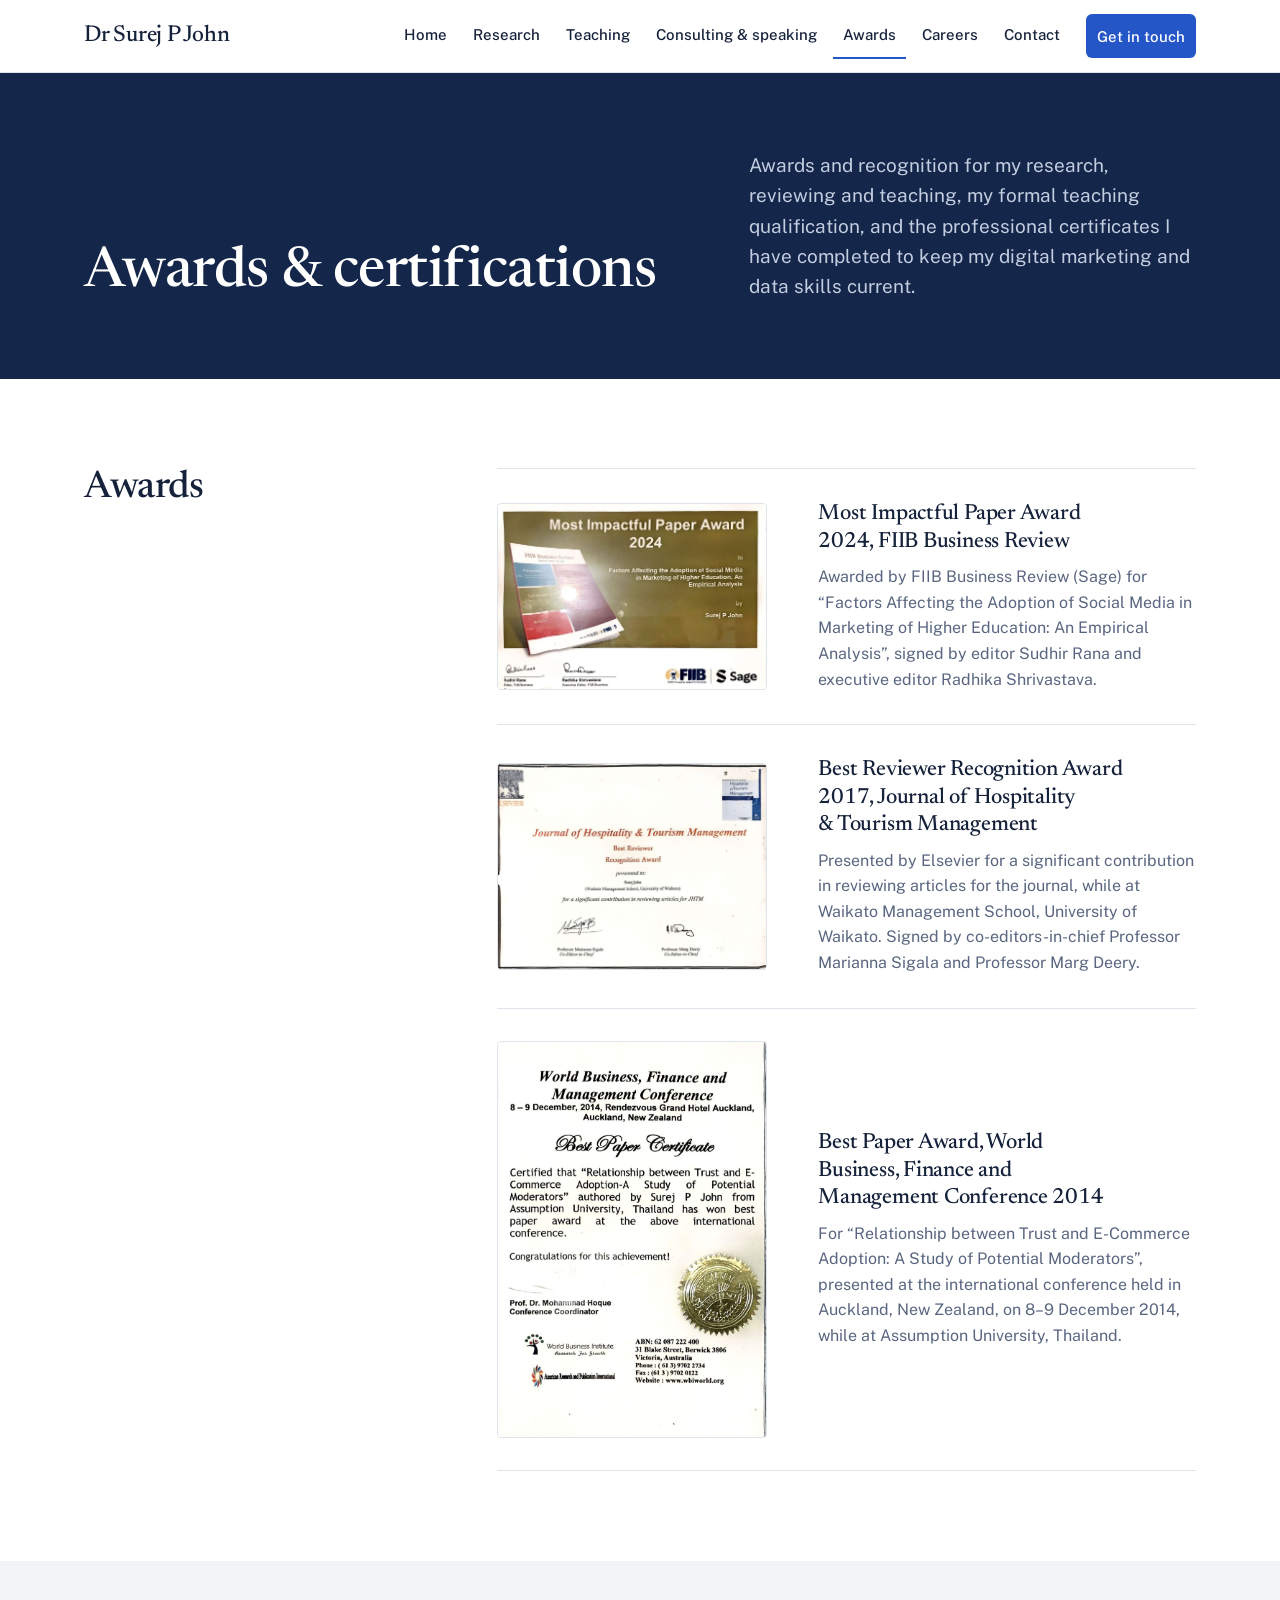
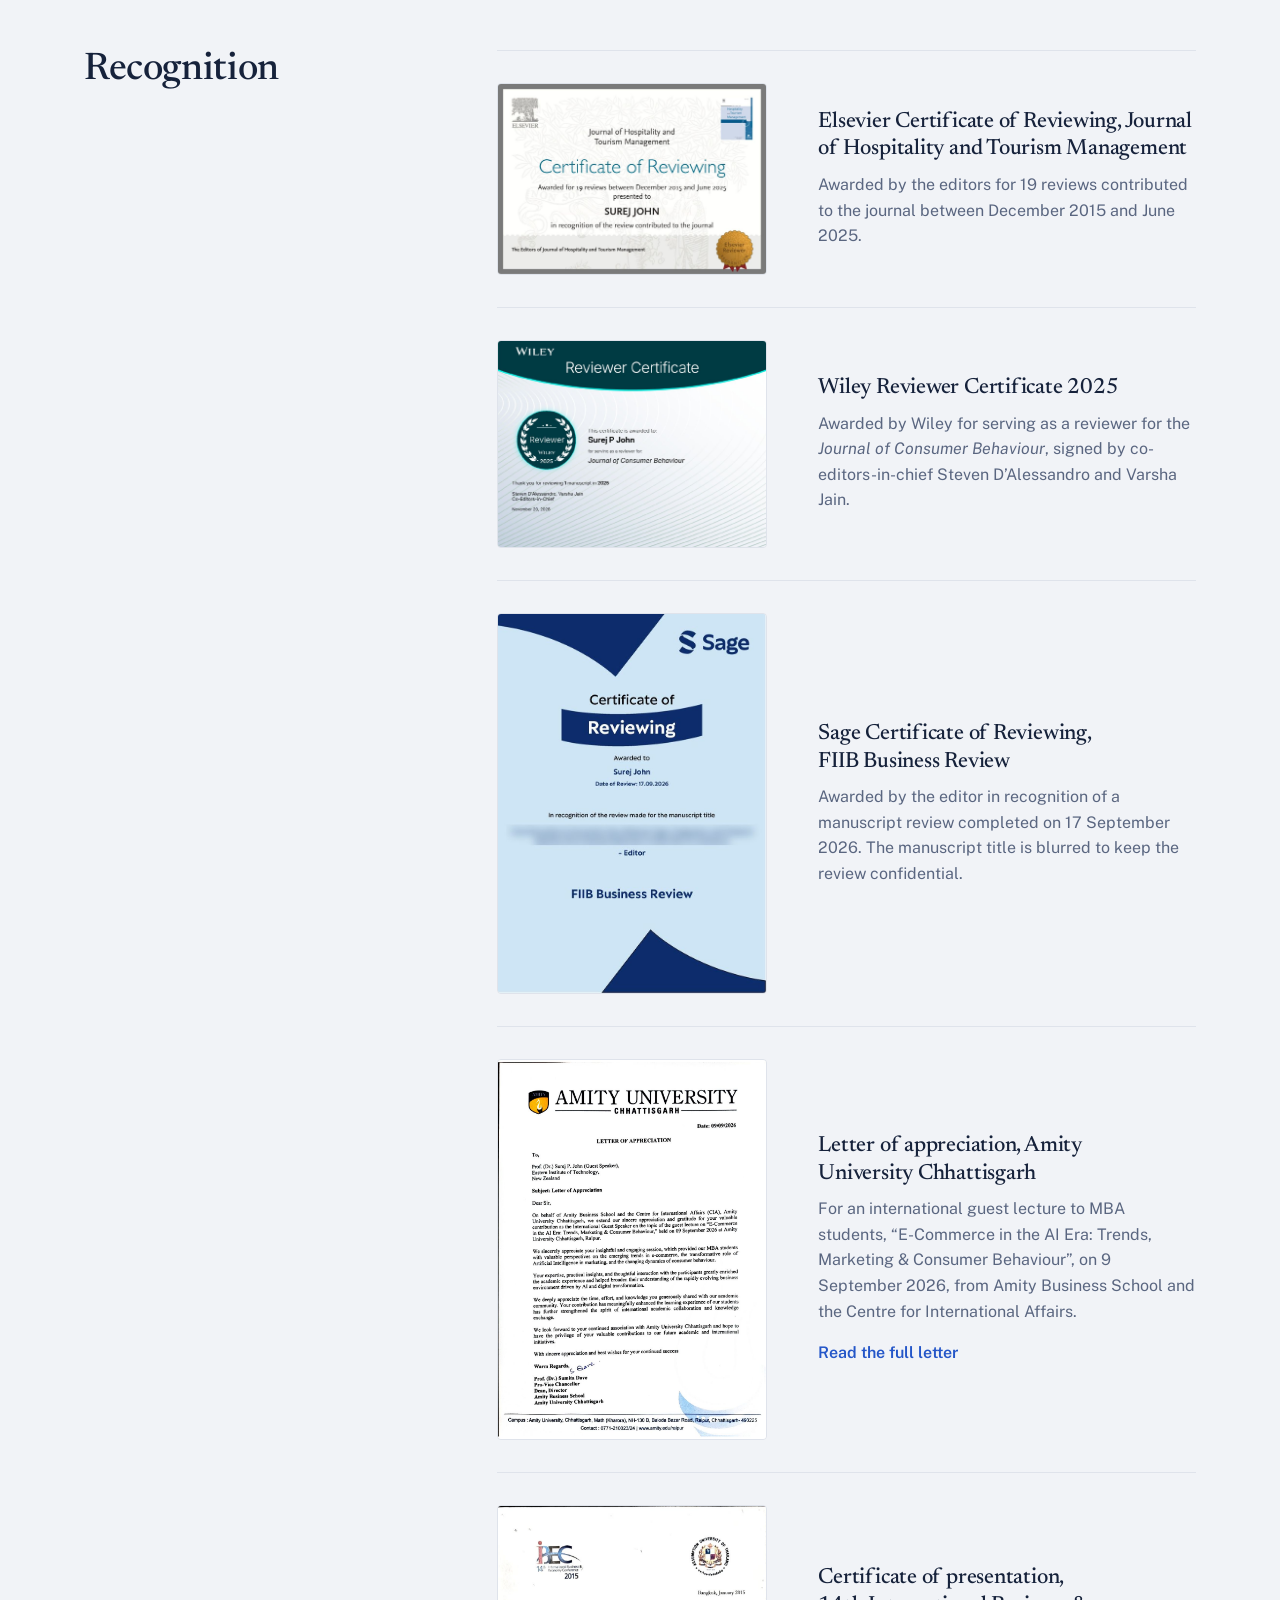
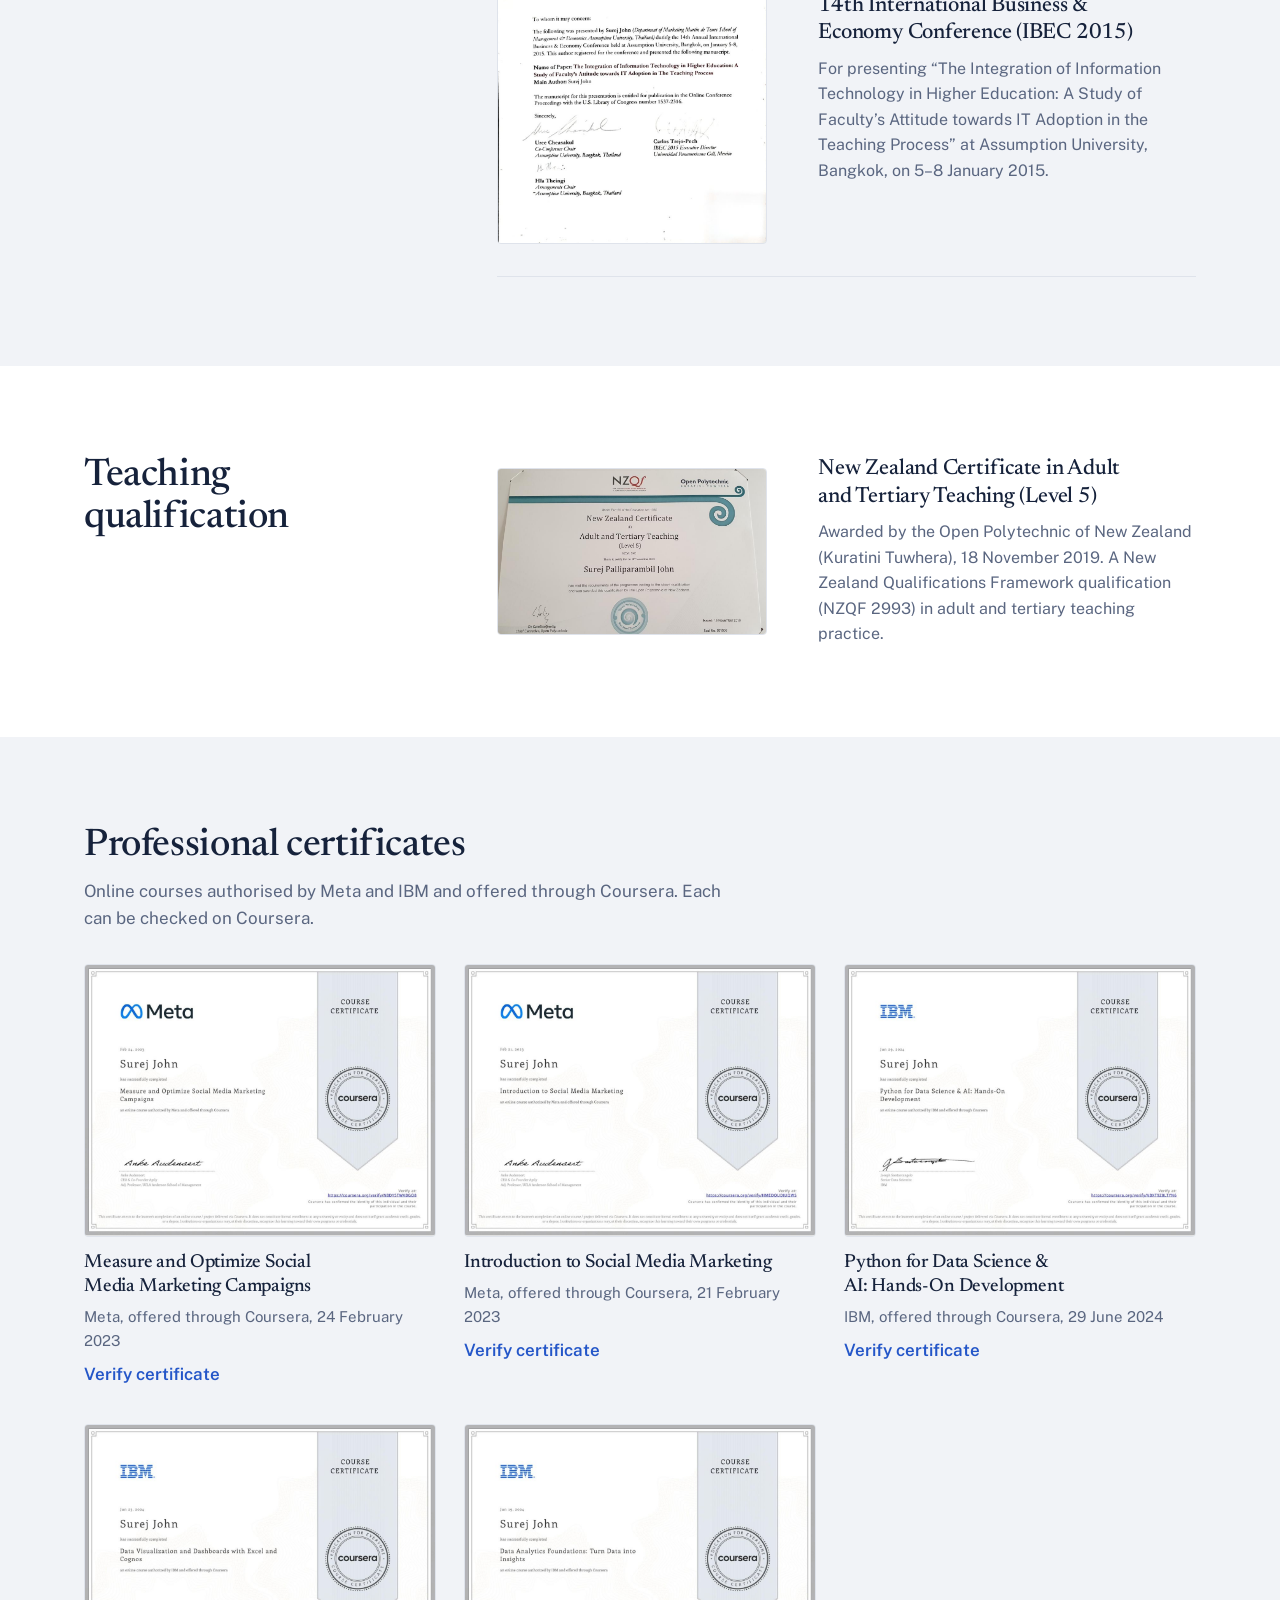
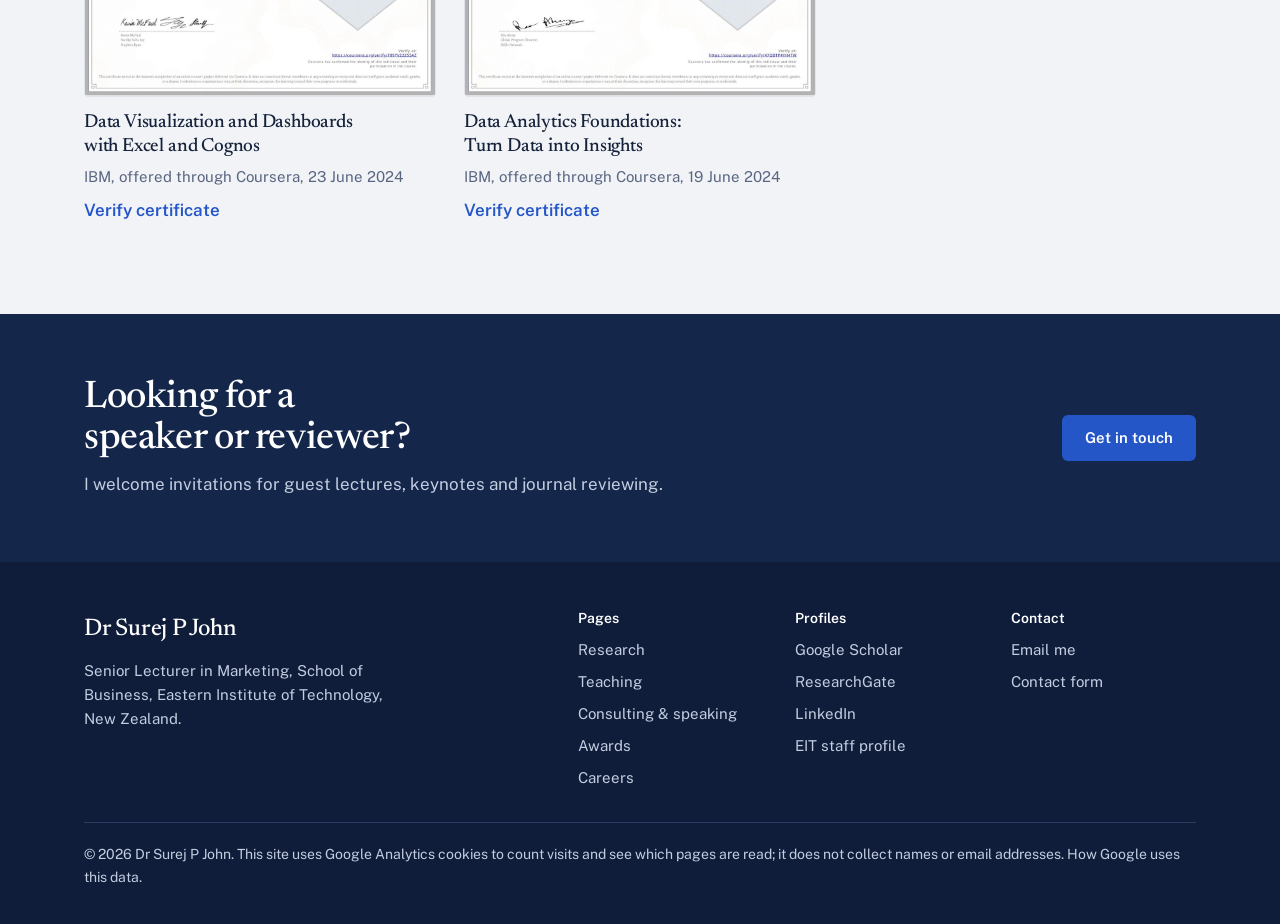
==== commit f2604907: "Add Careers page with Postgrad Careers Hub Facebook group, NZ job boards and tips Co-Authored-By: Cl" ====
--- a/awards.html
+++ b/awards.html
@@ -7,8 +7,13 @@
 <meta name="description" content="Awards, recognition and certifications of Dr Surej P John: Wiley reviewer recognition, international guest lecture appreciation, the New Zealand Certificate in Adult and Tertiary Teaching, and professional certificates from Meta and IBM.">
 <meta property="og:title" content="Awards &amp; Certifications | Dr Surej P John">
 <meta property="og:description" content="Awards, recognition and certifications of Dr Surej P John: Wiley reviewer recognition, international guest lecture appreciation, the New Zealand Certificate in Adult and Tertiary Teaching, and professional certificates from Meta and IBM.">
-<meta property="og:image" content="img/portrait.jpg">
-<link rel="stylesheet" href="css/site.css?v=202611241507">
+<link rel="canonical" href="https://surejpjohn.com/awards.html">
+<meta property="og:type" content="website">
+<meta property="og:site_name" content="Dr Surej P John">
+<meta property="og:url" content="https://surejpjohn.com/awards.html">
+<meta property="og:image" content="https://surejpjohn.com/img/portrait.jpg">
+<meta name="twitter:card" content="summary">
+<link rel="stylesheet" href="css/site.css?v=202611251012">
 <script async src="https://www.googletagmanager.com/gtag/js?id=G-HY0EFH1K6Y"></script>
 <script>window.dataLayer=window.dataLayer||[];function gtag(){dataLayer.push(arguments);}gtag('js',new Date());gtag('config','G-HY0EFH1K6Y');</script>
 </head>
@@ -17,7 +22,7 @@
 <header class="top"><div class="wrap">
 <a class="name" href="index.html">Dr Surej P John</a>
 <button class="mtoggle" type="button" aria-expanded="false" aria-controls="menu">Menu</button>
-<nav class="menu" id="menu" aria-label="Main"><a href="index.html">Home</a><a href="research.html">Research</a><a href="teaching.html">Teaching</a><a href="consulting.html">Consulting &amp; speaking</a><a href="awards.html" aria-current="page">Awards</a><a href="contact.html">Contact</a><a class="btn btn-solid" href="contact.html">Get in touch</a></nav>
+<nav class="menu" id="menu" aria-label="Main"><a href="index.html">Home</a><a href="research.html">Research</a><a href="teaching.html">Teaching</a><a href="consulting.html">Consulting &amp; speaking</a><a href="awards.html" aria-current="page">Awards</a><a href="careers.html">Careers</a><a href="contact.html">Contact</a><a class="btn btn-solid" href="contact.html">Get in touch</a></nav>
 </div></header>
 <main id="main">
 <section class="phead"><div class="wrap"><h1>Awards &amp; certifications</h1><p>Awards and recognition for my research, reviewing and teaching, my formal teaching qualification, and the professional certificates I have completed to keep my digital marketing and data skills current.</p></div></section>
@@ -55,11 +60,11 @@
 </main>
 <footer class="foot"><div class="wrap">
 <div class="brand"><a class="name" href="index.html">Dr Surej P John</a><p style="margin-top:10px;max-width:34ch">Senior Lecturer in Marketing, School of Business, Eastern Institute of Technology, New Zealand.</p></div>
-<div><h4>Pages</h4><ul><li><a href="research.html">Research</a></li><li><a href="teaching.html">Teaching</a></li><li><a href="consulting.html">Consulting &amp; speaking</a></li><li><a href="awards.html">Awards</a></li></ul></div>
+<div><h4>Pages</h4><ul><li><a href="research.html">Research</a></li><li><a href="teaching.html">Teaching</a></li><li><a href="consulting.html">Consulting &amp; speaking</a></li><li><a href="awards.html">Awards</a></li><li><a href="careers.html">Careers</a></li></ul></div>
 <div><h4>Profiles</h4><ul><li><a href="https://scholar.google.com/citations?user=oiIQG0sAAAAJ&amp;hl=en" target="_blank" rel="me noopener">Google Scholar</a></li><li><a href="https://www.researchgate.net/profile/Surej-John" target="_blank" rel="me noopener">ResearchGate</a></li><li><a href="https://www.linkedin.com/in/surej-p-john-48a13570/" target="_blank" rel="me noopener">LinkedIn</a></li><li><a href="https://www.eit.ac.nz/staff/dr-surej-p-john/" target="_blank" rel="noopener">EIT staff profile</a></li></ul></div>
 <div><h4>Contact</h4><ul><li><a href="mailto:spjohn@eit.ac.nz">Email me</a></li><li><a href="contact.html">Contact form</a></li></ul></div>
 <p class="base">&copy; 2026 Dr Surej P John. This site uses Google Analytics cookies to count visits and see which pages are read; it does not collect names or email addresses. <a href="https://policies.google.com/technologies/partner-sites" target="_blank" rel="noopener">How Google uses this data</a>.</p>
 </div></footer>
-<script src="js/site.js?v=202611241507"></script>
+<script src="js/site.js?v=202611251012"></script>
 </body>
 </html>
--- a/css/site.css
+++ b/css/site.css
@@ -225,6 +225,18 @@
 .certs h3{font-size:19px;margin:14px 0 6px}
 .certs p{font-size:15px;color:var(--muted);margin-bottom:8px}
 
+/* careers */
+.fbjoin{display:grid;grid-template-columns:minmax(0,7fr) minmax(0,5fr);gap:clamp(28px,5vw,72px);align-items:center}
+.fbjoin h2{margin-bottom:14px}
+.ticks2{list-style:none;padding:0;margin:18px 0 0;display:grid;gap:10px}
+.ticks2 li{padding-left:30px;position:relative}
+.ticks2 li::before{content:"";position:absolute;left:4px;top:.55em;width:12px;height:7px;border-left:2.5px solid var(--blue);border-bottom:2.5px solid var(--blue);transform:rotate(-45deg)}
+.fbcard{margin:0;background:#ff9a5c;color:#2a2140;border-radius:8px;padding:clamp(28px,4vw,48px);display:flex;flex-direction:column;gap:10px;aspect-ratio:1640/856;justify-content:center}
+.fbcard .fbtag{align-self:flex-start;background:#2a2140;color:#fff;border-radius:999px;padding:5px 14px;font-size:14px;font-weight:600}
+.fbcard strong{font-family:var(--serif);font-weight:500;font-size:clamp(28px,3.4vw,44px);line-height:1.05}
+.fbcard>span:last-child{font-size:16px}
+@media (max-width:960px){.fbjoin{grid-template-columns:minmax(0,1fr)}}
+
 /* contact */
 .contact{display:grid;grid-template-columns:minmax(0,7fr) minmax(0,5fr);gap:clamp(28px,5vw,72px);align-items:start}
 .form{display:grid;gap:18px}
